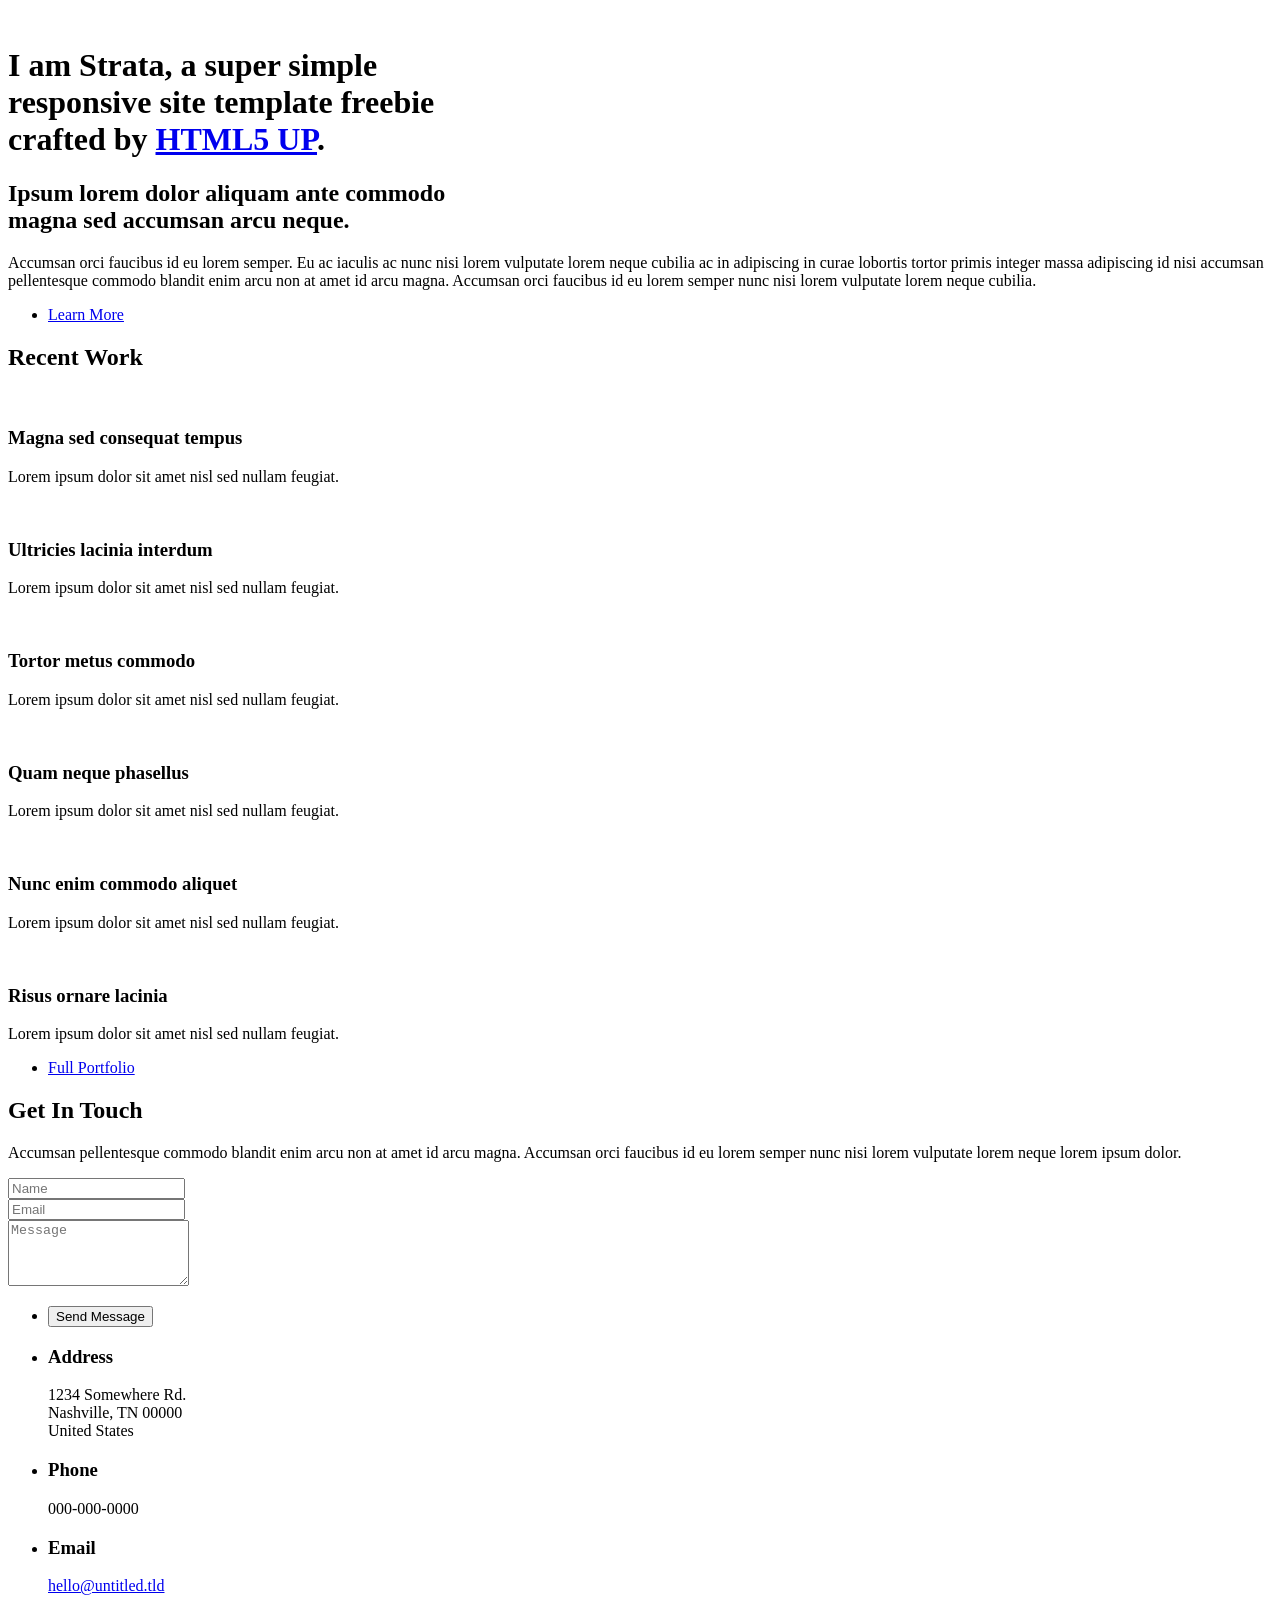
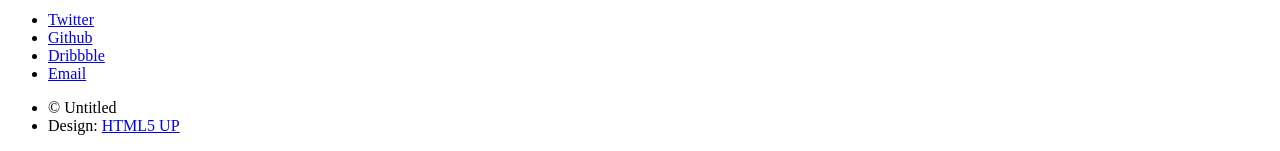
==== index.html @ d1126576 "Add files via upload" ====
<!DOCTYPE HTML>
<!--
	Strata by HTML5 UP
	html5up.net | @ajlkn
	Free for personal and commercial use under the CCA 3.0 license (html5up.net/license)
-->
<html>
	<head>
		<title>Strata by HTML5 UP</title>
		<meta charset="utf-8" />
		<meta name="viewport" content="width=device-width, initial-scale=1, user-scalable=no" />
		<link rel="stylesheet" href="assets/css/main.css" />
	</head>
	<body class="is-preload">

		<!-- Header -->
			<header id="header">
				<div class="inner">
					<a href="#" class="image avatar"><img src="images/avatar.jpg" alt="" /></a>
					<h1><strong>I am Strata</strong>, a super simple<br />
					responsive site template freebie<br />
					crafted by <a href="http://html5up.net">HTML5 UP</a>.</h1>
				</div>
			</header>

		<!-- Main -->
			<div id="main">

				<!-- One -->
					<section id="one">
						<header class="major">
							<h2>Ipsum lorem dolor aliquam ante commodo<br />
							magna sed accumsan arcu neque.</h2>
						</header>
						<p>Accumsan orci faucibus id eu lorem semper. Eu ac iaculis ac nunc nisi lorem vulputate lorem neque cubilia ac in adipiscing in curae lobortis tortor primis integer massa adipiscing id nisi accumsan pellentesque commodo blandit enim arcu non at amet id arcu magna. Accumsan orci faucibus id eu lorem semper nunc nisi lorem vulputate lorem neque cubilia.</p>
						<ul class="actions">
							<li><a href="#" class="button">Learn More</a></li>
						</ul>
					</section>

				<!-- Two -->
					<section id="two">
						<h2>Recent Work</h2>
						<div class="row">
							<article class="col-6 col-12-xsmall work-item">
								<a href="images/fulls/01.jpg" class="image fit thumb"><img src="images/thumbs/01.jpg" alt="" /></a>
								<h3>Magna sed consequat tempus</h3>
								<p>Lorem ipsum dolor sit amet nisl sed nullam feugiat.</p>
							</article>
							<article class="col-6 col-12-xsmall work-item">
								<a href="images/fulls/02.jpg" class="image fit thumb"><img src="images/thumbs/02.jpg" alt="" /></a>
								<h3>Ultricies lacinia interdum</h3>
								<p>Lorem ipsum dolor sit amet nisl sed nullam feugiat.</p>
							</article>
							<article class="col-6 col-12-xsmall work-item">
								<a href="images/fulls/03.jpg" class="image fit thumb"><img src="images/thumbs/03.jpg" alt="" /></a>
								<h3>Tortor metus commodo</h3>
								<p>Lorem ipsum dolor sit amet nisl sed nullam feugiat.</p>
							</article>
							<article class="col-6 col-12-xsmall work-item">
								<a href="images/fulls/04.jpg" class="image fit thumb"><img src="images/thumbs/04.jpg" alt="" /></a>
								<h3>Quam neque phasellus</h3>
								<p>Lorem ipsum dolor sit amet nisl sed nullam feugiat.</p>
							</article>
							<article class="col-6 col-12-xsmall work-item">
								<a href="images/fulls/05.jpg" class="image fit thumb"><img src="images/thumbs/05.jpg" alt="" /></a>
								<h3>Nunc enim commodo aliquet</h3>
								<p>Lorem ipsum dolor sit amet nisl sed nullam feugiat.</p>
							</article>
							<article class="col-6 col-12-xsmall work-item">
								<a href="images/fulls/06.jpg" class="image fit thumb"><img src="images/thumbs/06.jpg" alt="" /></a>
								<h3>Risus ornare lacinia</h3>
								<p>Lorem ipsum dolor sit amet nisl sed nullam feugiat.</p>
							</article>
						</div>
						<ul class="actions">
							<li><a href="#" class="button">Full Portfolio</a></li>
						</ul>
					</section>

				<!-- Three -->
					<section id="three">
						<h2>Get In Touch</h2>
						<p>Accumsan pellentesque commodo blandit enim arcu non at amet id arcu magna. Accumsan orci faucibus id eu lorem semper nunc nisi lorem vulputate lorem neque lorem ipsum dolor.</p>
						<div class="row">
							<div class="col-8 col-12-small">
								<form method="post" action="#">
									<div class="row gtr-uniform gtr-50">
										<div class="col-6 col-12-xsmall"><input type="text" name="name" id="name" placeholder="Name" /></div>
										<div class="col-6 col-12-xsmall"><input type="email" name="email" id="email" placeholder="Email" /></div>
										<div class="col-12"><textarea name="message" id="message" placeholder="Message" rows="4"></textarea></div>
									</div>
								</form>
								<ul class="actions">
									<li><input type="submit" value="Send Message" /></li>
								</ul>
							</div>
							<div class="col-4 col-12-small">
								<ul class="labeled-icons">
									<li>
										<h3 class="icon solid fa-home"><span class="label">Address</span></h3>
										1234 Somewhere Rd.<br />
										Nashville, TN 00000<br />
										United States
									</li>
									<li>
										<h3 class="icon solid fa-mobile-alt"><span class="label">Phone</span></h3>
										000-000-0000
									</li>
									<li>
										<h3 class="icon solid fa-envelope"><span class="label">Email</span></h3>
										<a href="#">hello@untitled.tld</a>
									</li>
								</ul>
							</div>
						</div>
					</section>

				<!-- Four -->
				<!--
					<section id="four">
						<h2>Elements</h2>

						<section>
							<h4>Text</h4>
							<p>This is <b>bold</b> and this is <strong>strong</strong>. This is <i>italic</i> and this is <em>emphasized</em>.
							This is <sup>superscript</sup> text and this is <sub>subscript</sub> text.
							This is <u>underlined</u> and this is code: <code>for (;;) { ... }</code>. Finally, <a href="#">this is a link</a>.</p>
							<hr />
							<header>
								<h4>Heading with a Subtitle</h4>
								<p>Lorem ipsum dolor sit amet nullam id egestas urna aliquam</p>
							</header>
							<p>Nunc lacinia ante nunc ac lobortis. Interdum adipiscing gravida odio porttitor sem non mi integer non faucibus ornare mi ut ante amet placerat aliquet. Volutpat eu sed ante lacinia sapien lorem accumsan varius montes viverra nibh in adipiscing blandit tempus accumsan.</p>
							<header>
								<h5>Heading with a Subtitle</h5>
								<p>Lorem ipsum dolor sit amet nullam id egestas urna aliquam</p>
							</header>
							<p>Nunc lacinia ante nunc ac lobortis. Interdum adipiscing gravida odio porttitor sem non mi integer non faucibus ornare mi ut ante amet placerat aliquet. Volutpat eu sed ante lacinia sapien lorem accumsan varius montes viverra nibh in adipiscing blandit tempus accumsan.</p>
							<hr />
							<h2>Heading Level 2</h2>
							<h3>Heading Level 3</h3>
							<h4>Heading Level 4</h4>
							<h5>Heading Level 5</h5>
							<h6>Heading Level 6</h6>
							<hr />
							<h5>Blockquote</h5>
							<blockquote>Fringilla nisl. Donec accumsan interdum nisi, quis tincidunt felis sagittis eget tempus euismod. Vestibulum ante ipsum primis in faucibus vestibulum. Blandit adipiscing eu felis iaculis volutpat ac adipiscing accumsan faucibus. Vestibulum ante ipsum primis in faucibus lorem ipsum dolor sit amet nullam adipiscing eu felis.</blockquote>
							<h5>Preformatted</h5>
							<pre><code>i = 0;

while (!deck.isInOrder()) {
print 'Iteration ' + i;
deck.shuffle();
i++;
}

print 'It took ' + i + ' iterations to sort the deck.';</code></pre>
						</section>

						<section>
							<h4>Lists</h4>
							<div class="row">
								<div class="col-6 col-12-xsmall">
									<h5>Unordered</h5>
									<ul>
										<li>Dolor pulvinar etiam magna etiam.</li>
										<li>Sagittis adipiscing lorem eleifend.</li>
										<li>Felis enim feugiat dolore viverra.</li>
									</ul>
									<h5>Alternate</h5>
									<ul class="alt">
										<li>Dolor pulvinar etiam magna etiam.</li>
										<li>Sagittis adipiscing lorem eleifend.</li>
										<li>Felis enim feugiat dolore viverra.</li>
									</ul>
								</div>
								<div class="col-6 col-12-xsmall">
									<h5>Ordered</h5>
									<ol>
										<li>Dolor pulvinar etiam magna etiam.</li>
										<li>Etiam vel felis at lorem sed viverra.</li>
										<li>Felis enim feugiat dolore viverra.</li>
										<li>Dolor pulvinar etiam magna etiam.</li>
										<li>Etiam vel felis at lorem sed viverra.</li>
										<li>Felis enim feugiat dolore viverra.</li>
									</ol>
									<h5>Icons</h5>
									<ul class="icons">
										<li><a href="#" class="icon brands fa-twitter"><span class="label">Twitter</span></a></li>
										<li><a href="#" class="icon brands fa-facebook-f"><span class="label">Facebook</span></a></li>
										<li><a href="#" class="icon brands fa-instagram"><span class="label">Instagram</span></a></li>
										<li><a href="#" class="icon brands fa-github"><span class="label">Github</span></a></li>
										<li><a href="#" class="icon brands fa-dribbble"><span class="label">Dribbble</span></a></li>
										<li><a href="#" class="icon brands fa-tumblr"><span class="label">Tumblr</span></a></li>
									</ul>
								</div>
							</div>
							<h5>Actions</h5>
							<ul class="actions">
								<li><a href="#" class="button primary">Default</a></li>
								<li><a href="#" class="button">Default</a></li>
							</ul>
							<ul class="actions small">
								<li><a href="#" class="button primary small">Small</a></li>
								<li><a href="#" class="button small">Small</a></li>
							</ul>
							<div class="row">
								<div class="col-6 col-12-small">
									<ul class="actions stacked">
										<li><a href="#" class="button primary">Default</a></li>
										<li><a href="#" class="button">Default</a></li>
									</ul>
								</div>
								<div class="col-6 col-12-small">
									<ul class="actions stacked">
										<li><a href="#" class="button primary small">Small</a></li>
										<li><a href="#" class="button small">Small</a></li>
									</ul>
								</div>
								<div class="col-6 col-12-small">
									<ul class="actions stacked">
										<li><a href="#" class="button primary fit">Default</a></li>
										<li><a href="#" class="button fit">Default</a></li>
									</ul>
								</div>
								<div class="col-6 col-12-small">
									<ul class="actions stacked">
										<li><a href="#" class="button primary small fit">Small</a></li>
										<li><a href="#" class="button small fit">Small</a></li>
									</ul>
								</div>
							</div>
						</section>

						<section>
							<h4>Table</h4>
							<h5>Default</h5>
							<div class="table-wrapper">
								<table>
									<thead>
										<tr>
											<th>Name</th>
											<th>Description</th>
											<th>Price</th>
										</tr>
									</thead>
									<tbody>
										<tr>
											<td>Item One</td>
											<td>Ante turpis integer aliquet porttitor.</td>
											<td>29.99</td>
										</tr>
										<tr>
											<td>Item Two</td>
											<td>Vis ac commodo adipiscing arcu aliquet.</td>
											<td>19.99</td>
										</tr>
										<tr>
											<td>Item Three</td>
											<td> Morbi faucibus arcu accumsan lorem.</td>
											<td>29.99</td>
										</tr>
										<tr>
											<td>Item Four</td>
											<td>Vitae integer tempus condimentum.</td>
											<td>19.99</td>
										</tr>
										<tr>
											<td>Item Five</td>
											<td>Ante turpis integer aliquet porttitor.</td>
											<td>29.99</td>
										</tr>
									</tbody>
									<tfoot>
										<tr>
											<td colspan="2"></td>
											<td>100.00</td>
										</tr>
									</tfoot>
								</table>
							</div>

							<h5>Alternate</h5>
							<div class="table-wrapper">
								<table class="alt">
									<thead>
										<tr>
											<th>Name</th>
											<th>Description</th>
											<th>Price</th>
										</tr>
									</thead>
									<tbody>
										<tr>
											<td>Item One</td>
											<td>Ante turpis integer aliquet porttitor.</td>
											<td>29.99</td>
										</tr>
										<tr>
											<td>Item Two</td>
											<td>Vis ac commodo adipiscing arcu aliquet.</td>
											<td>19.99</td>
										</tr>
										<tr>
											<td>Item Three</td>
											<td> Morbi faucibus arcu accumsan lorem.</td>
											<td>29.99</td>
										</tr>
										<tr>
											<td>Item Four</td>
											<td>Vitae integer tempus condimentum.</td>
											<td>19.99</td>
										</tr>
										<tr>
											<td>Item Five</td>
											<td>Ante turpis integer aliquet porttitor.</td>
											<td>29.99</td>
										</tr>
									</tbody>
									<tfoot>
										<tr>
											<td colspan="2"></td>
											<td>100.00</td>
										</tr>
									</tfoot>
								</table>
							</div>
						</section>

						<section>
							<h4>Buttons</h4>
							<ul class="actions">
								<li><a href="#" class="button primary">Primary</a></li>
								<li><a href="#" class="button">Default</a></li>
							</ul>
							<ul class="actions">
								<li><a href="#" class="button large">Large</a></li>
								<li><a href="#" class="button">Default</a></li>
								<li><a href="#" class="button small">Small</a></li>
							</ul>
							<ul class="actions fit">
								<li><a href="#" class="button primary fit">Fit</a></li>
								<li><a href="#" class="button fit">Fit</a></li>
							</ul>
							<ul class="actions fit small">
								<li><a href="#" class="button primary fit small">Fit + Small</a></li>
								<li><a href="#" class="button fit small">Fit + Small</a></li>
							</ul>
							<ul class="actions">
								<li><a href="#" class="button primary icon solid fa-download">Icon</a></li>
								<li><a href="#" class="button icon solid fa-download">Icon</a></li>
							</ul>
							<ul class="actions">
								<li><span class="button primary disabled">Primary</span></li>
								<li><span class="button disabled">Default</span></li>
							</ul>
						</section>

						<section>
							<h4>Form</h4>
							<form method="post" action="#">
								<div class="row gtr-uniform gtr-50">
									<div class="col-6 col-12-xsmall">
										<input type="text" name="demo-name" id="demo-name" value="" placeholder="Name" />
									</div>
									<div class="col-6 col-12-xsmall">
										<input type="email" name="demo-email" id="demo-email" value="" placeholder="Email" />
									</div>
									<div class="col-12">
										<select name="demo-category" id="demo-category">
											<option value="">- Category -</option>
											<option value="1">Manufacturing</option>
											<option value="1">Shipping</option>
											<option value="1">Administration</option>
											<option value="1">Human Resources</option>
										</select>
									</div>
									<div class="col-4 col-12-small">
										<input type="radio" id="demo-priority-low" name="demo-priority" checked>
										<label for="demo-priority-low">Low Priority</label>
									</div>
									<div class="col-4 col-12-small">
										<input type="radio" id="demo-priority-normal" name="demo-priority">
										<label for="demo-priority-normal">Normal Priority</label>
									</div>
									<div class="col-4 col-12-small">
										<input type="radio" id="demo-priority-high" name="demo-priority">
										<label for="demo-priority-high">High Priority</label>
									</div>
									<div class="col-6 col-12-small">
										<input type="checkbox" id="demo-copy" name="demo-copy">
										<label for="demo-copy">Email me a copy of this message</label>
									</div>
									<div class="col-6 col-12-small">
										<input type="checkbox" id="demo-human" name="demo-human" checked>
										<label for="demo-human">I am a human and not a robot</label>
									</div>
									<div class="col-12">
										<textarea name="demo-message" id="demo-message" placeholder="Enter your message" rows="6"></textarea>
									</div>
									<div class="col-12">
										<ul class="actions">
											<li><input type="submit" value="Send Message" class="primary" /></li>
											<li><input type="reset" value="Reset" /></li>
										</ul>
									</div>
								</div>
							</form>
						</section>

						<section>
							<h4>Image</h4>
							<h5>Fit</h5>
							<div class="box alt">
								<div class="row gtr-50 gtr-uniform">
									<div class="col-12"><span class="image fit"><img src="images/fulls/05.jpg" alt="" /></span></div>
									<div class="col-4"><span class="image fit"><img src="images/thumbs/01.jpg" alt="" /></span></div>
									<div class="col-4"><span class="image fit"><img src="images/thumbs/02.jpg" alt="" /></span></div>
									<div class="col-4"><span class="image fit"><img src="images/thumbs/03.jpg" alt="" /></span></div>
									<div class="col-4"><span class="image fit"><img src="images/thumbs/04.jpg" alt="" /></span></div>
									<div class="col-4"><span class="image fit"><img src="images/thumbs/05.jpg" alt="" /></span></div>
									<div class="col-4"><span class="image fit"><img src="images/thumbs/06.jpg" alt="" /></span></div>
									<div class="col-4"><span class="image fit"><img src="images/thumbs/03.jpg" alt="" /></span></div>
									<div class="col-4"><span class="image fit"><img src="images/thumbs/02.jpg" alt="" /></span></div>
									<div class="col-4"><span class="image fit"><img src="images/thumbs/01.jpg" alt="" /></span></div>
								</div>
							</div>
							<h5>Left &amp; Right</h5>
							<p><span class="image left"><img src="images/avatar.jpg" alt="" /></span>Fringilla nisl. Donec accumsan interdum nisi, quis tincidunt felis sagittis eget. tempus euismod. Vestibulum ante ipsum primis in faucibus vestibulum. Blandit adipiscing eu felis iaculis volutpat ac adipiscing accumsan eu faucibus. Integer ac pellentesque praesent tincidunt felis sagittis eget. tempus euismod. Vestibulum ante ipsum primis in faucibus vestibulum. Blandit adipiscing eu felis iaculis volutpat ac adipiscing accumsan eu faucibus. Integer ac pellentesque praesent. Donec accumsan interdum nisi, quis tincidunt felis sagittis eget. tempus euismod. Vestibulum ante ipsum primis in faucibus vestibulum. Blandit adipiscing eu felis iaculis volutpat ac adipiscing accumsan eu faucibus. Integer ac pellentesque praesent tincidunt felis sagittis eget. tempus euismod. Vestibulum ante ipsum primis in faucibus vestibulum. Blandit adipiscing eu felis iaculis volutpat ac adipiscing accumsan eu faucibus. Integer ac pellentesque praesent.</p>
							<p><span class="image right"><img src="images/avatar.jpg" alt="" /></span>Fringilla nisl. Donec accumsan interdum nisi, quis tincidunt felis sagittis eget. tempus euismod. Vestibulum ante ipsum primis in faucibus vestibulum. Blandit adipiscing eu felis iaculis volutpat ac adipiscing accumsan eu faucibus. Integer ac pellentesque praesent tincidunt felis sagittis eget. tempus euismod. Vestibulum ante ipsum primis in faucibus vestibulum. Blandit adipiscing eu felis iaculis volutpat ac adipiscing accumsan eu faucibus. Integer ac pellentesque praesent. Donec accumsan interdum nisi, quis tincidunt felis sagittis eget. tempus euismod. Vestibulum ante ipsum primis in faucibus vestibulum. Blandit adipiscing eu felis iaculis volutpat ac adipiscing accumsan eu faucibus. Integer ac pellentesque praesent tincidunt felis sagittis eget. tempus euismod. Vestibulum ante ipsum primis in faucibus vestibulum. Blandit adipiscing eu felis iaculis volutpat ac adipiscing accumsan eu faucibus. Integer ac pellentesque praesent.</p>
						</section>

					</section>
				-->

			</div>

		<!-- Footer -->
			<footer id="footer">
				<div class="inner">
					<ul class="icons">
						<li><a href="#" class="icon brands fa-twitter"><span class="label">Twitter</span></a></li>
						<li><a href="#" class="icon brands fa-github"><span class="label">Github</span></a></li>
						<li><a href="#" class="icon brands fa-dribbble"><span class="label">Dribbble</span></a></li>
						<li><a href="#" class="icon solid fa-envelope"><span class="label">Email</span></a></li>
					</ul>
					<ul class="copyright">
						<li>&copy; Untitled</li><li>Design: <a href="http://html5up.net">HTML5 UP</a></li>
					</ul>
				</div>
			</footer>

		<!-- Scripts -->
			<script src="assets/js/jquery.min.js"></script>
			<script src="assets/js/jquery.poptrox.min.js"></script>
			<script src="assets/js/browser.min.js"></script>
			<script src="assets/js/breakpoints.min.js"></script>
			<script src="assets/js/util.js"></script>
			<script src="assets/js/main.js"></script>

	</body>
</html>
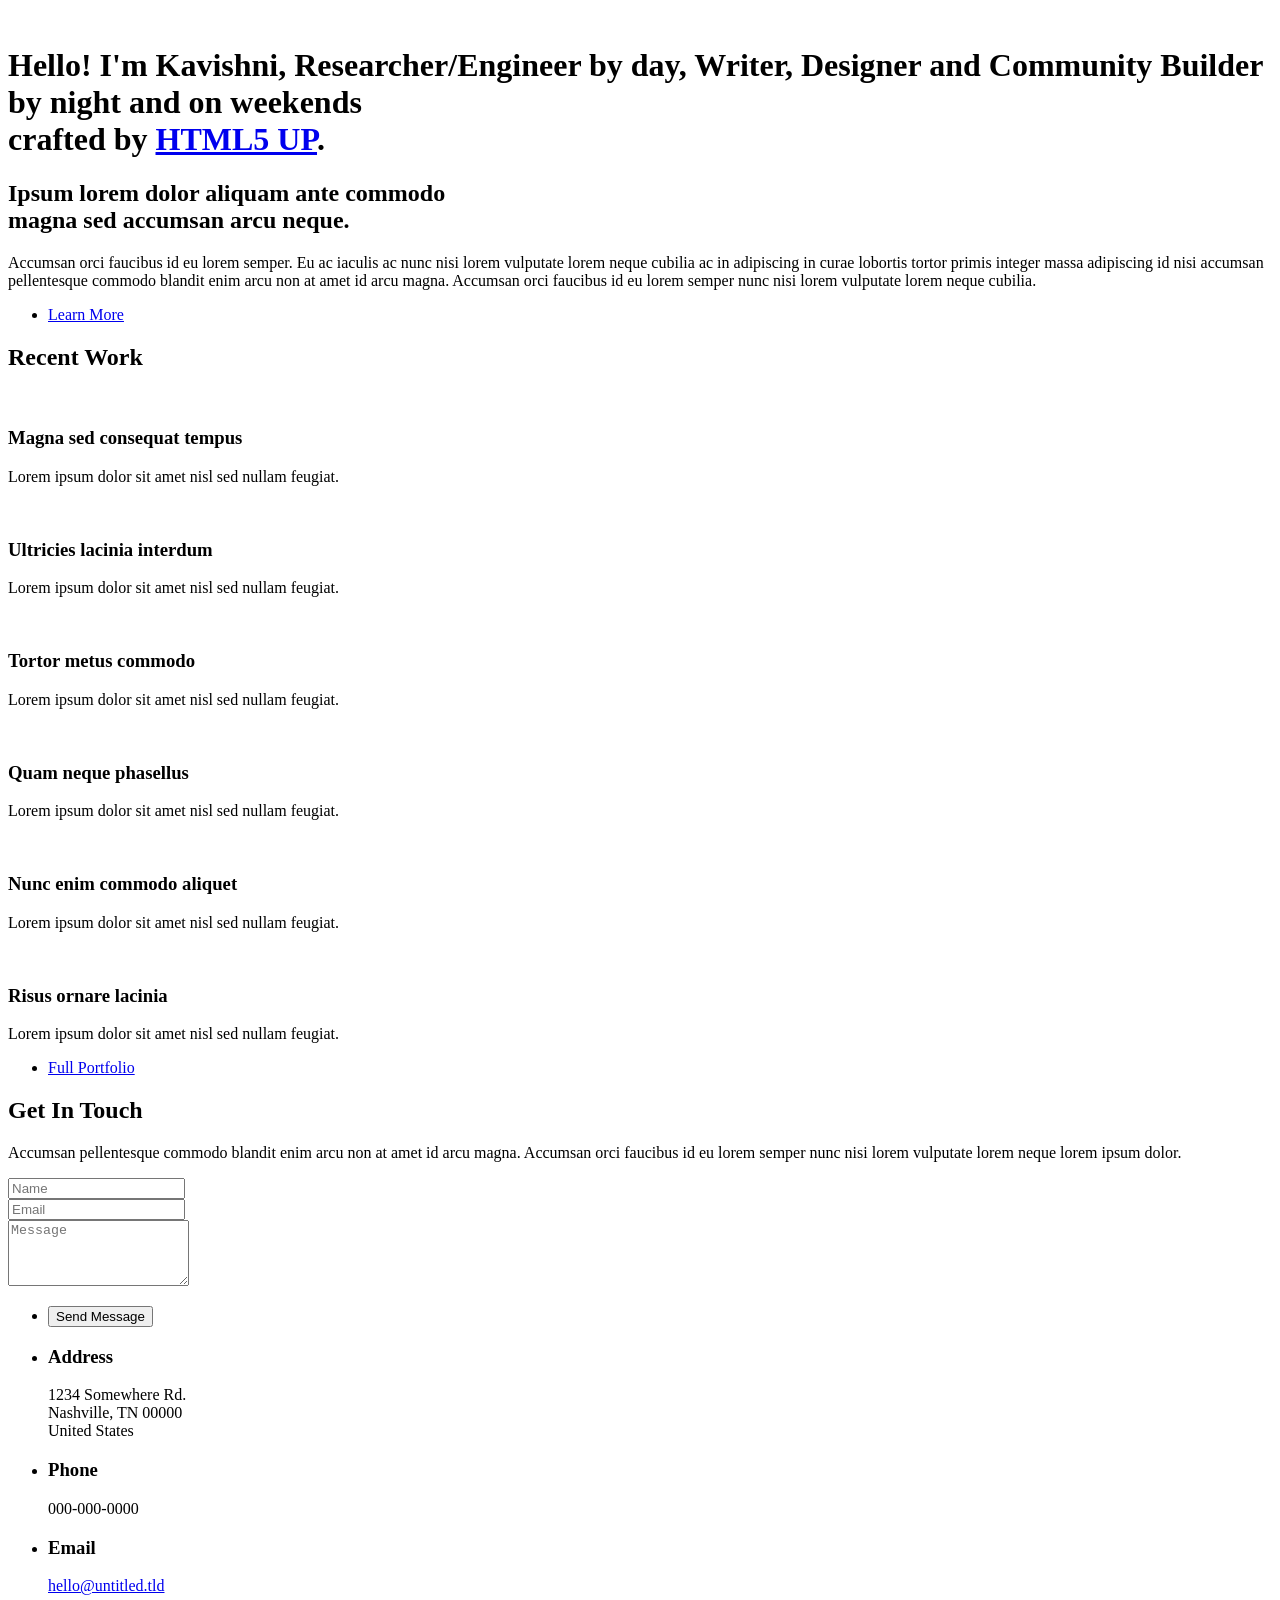
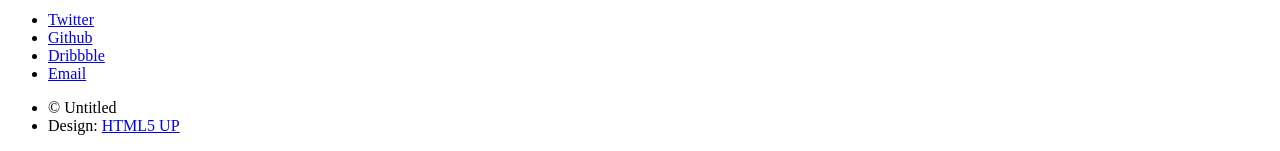
==== commit 442774a4: "Update index.html" ====
--- a/index.html
+++ b/index.html
@@ -1,12 +1,10 @@
 <!DOCTYPE HTML>
 <!--
 	Strata by HTML5 UP
-	html5up.net | @ajlkn
-	Free for personal and commercial use under the CCA 3.0 license (html5up.net/license)
 -->
 <html>
 	<head>
-		<title>Strata by HTML5 UP</title>
+		<title>Kavishni Nanayakkara</title>
 		<meta charset="utf-8" />
 		<meta name="viewport" content="width=device-width, initial-scale=1, user-scalable=no" />
 		<link rel="stylesheet" href="assets/css/main.css" />
@@ -17,8 +15,8 @@
 			<header id="header">
 				<div class="inner">
 					<a href="#" class="image avatar"><img src="images/avatar.jpg" alt="" /></a>
-					<h1><strong>I am Strata</strong>, a super simple<br />
-					responsive site template freebie<br />
+					<h1><strong>Hello! I'm Kavishni</strong>, Researcher/Engineer by day, Writer, Designer and Community Builder<br />
+					by night and on weekends<br />
 					crafted by <a href="http://html5up.net">HTML5 UP</a>.</h1>
 				</div>
 			</header>
@@ -460,4 +458,5 @@
 			<script src="assets/js/main.js"></script>
 
 	</body>
-</html>+
+</html>
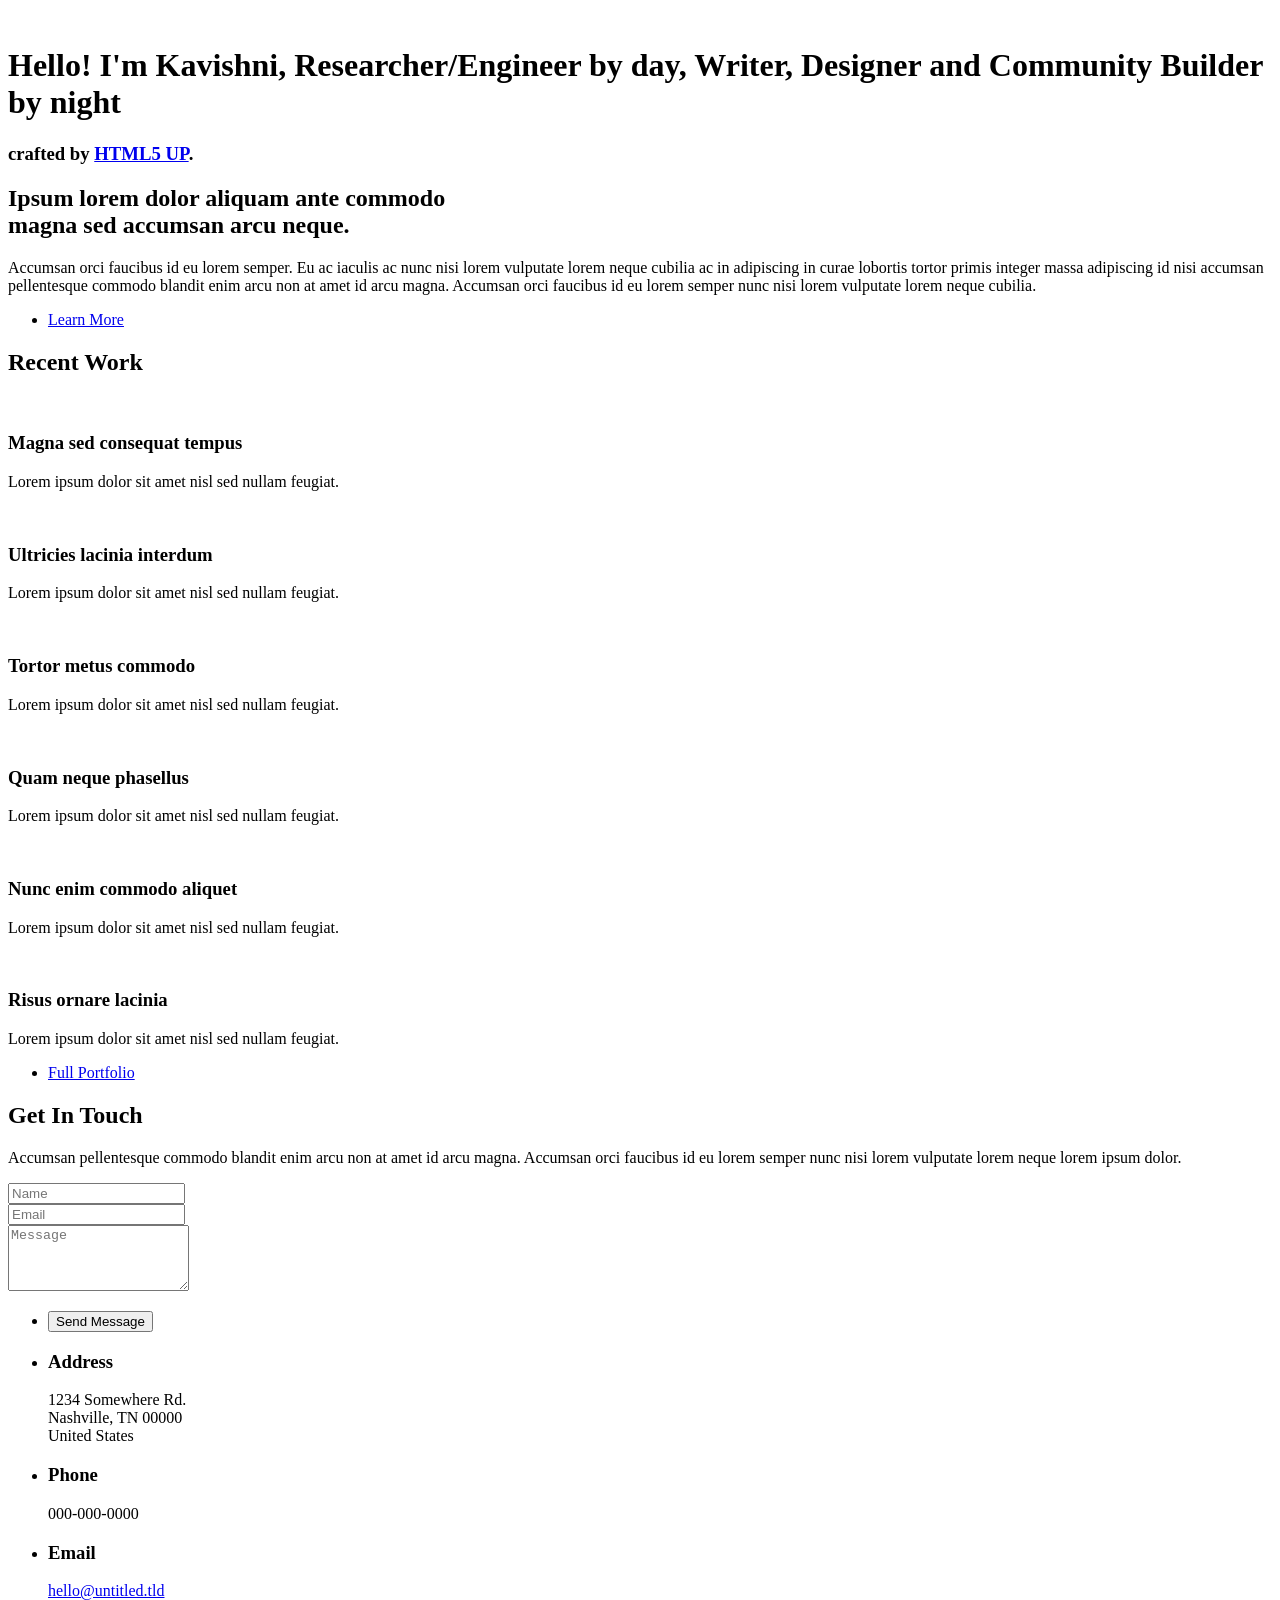
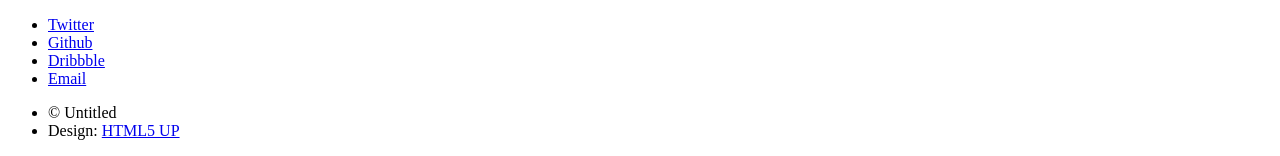
==== commit 08d3b52a: "Update index.html" ====
--- a/index.html
+++ b/index.html
@@ -15,9 +15,9 @@
 			<header id="header">
 				<div class="inner">
 					<a href="#" class="image avatar"><img src="images/avatar.jpg" alt="" /></a>
-					<h1><strong>Hello! I'm Kavishni</strong>, Researcher/Engineer by day, Writer, Designer and Community Builder<br />
-					by night and on weekends<br />
-					crafted by <a href="http://html5up.net">HTML5 UP</a>.</h1>
+					<h1><strong>Hello! I'm Kavishni</strong>, Researcher/Engineer by day, Writer, Designer and Community Builder
+					by night</h1>
+					<h3> crafted by <a href="http://html5up.net">HTML5 UP</a>.</h3>
 				</div>
 			</header>
 
@@ -460,3 +460,4 @@
 	</body>
 
 </html>
+
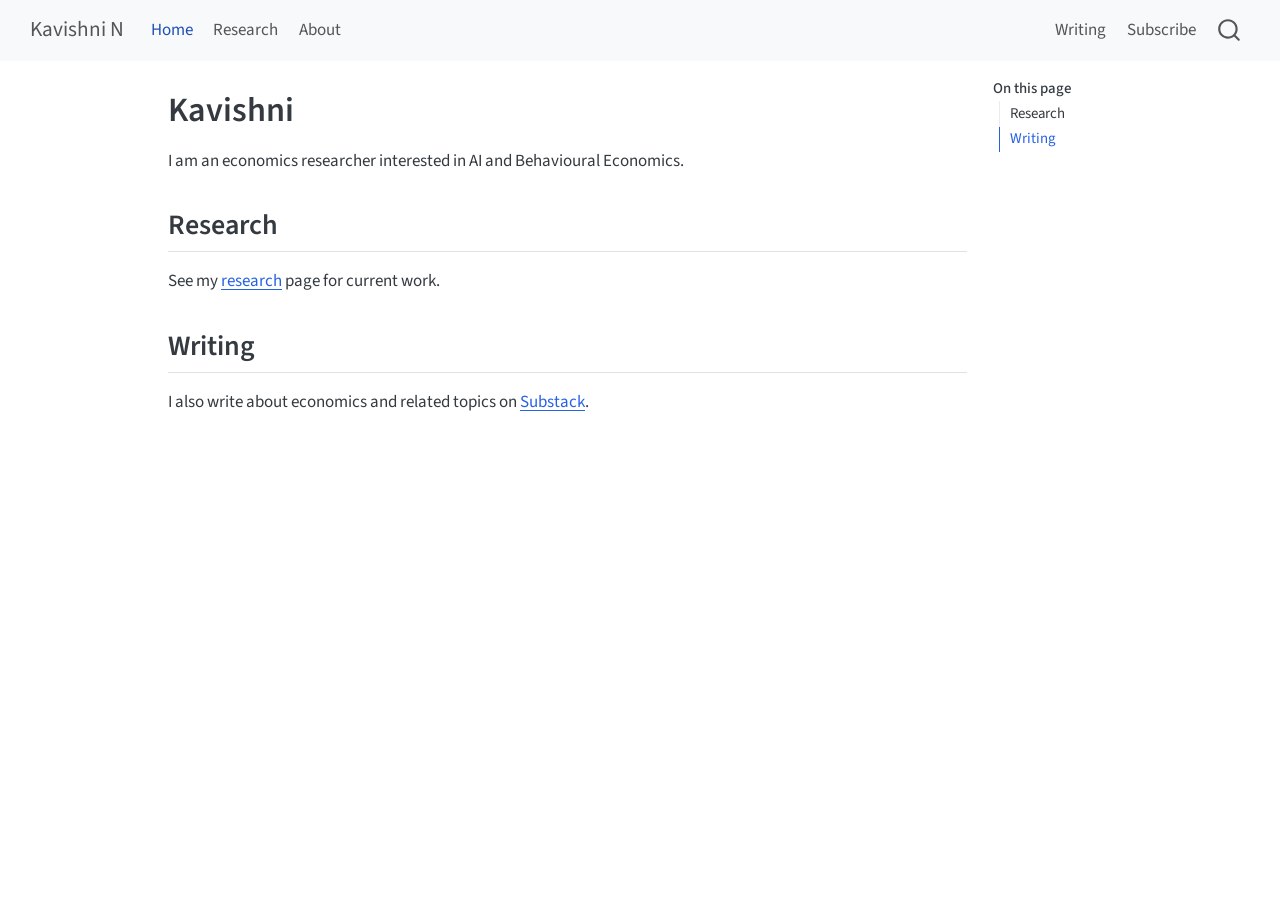
==== commit 3c6c4ea5: "Built site for gh-pages" ====
--- a/index.html
+++ b/index.html
@@ -1,463 +1,581 @@
-<!DOCTYPE HTML>
-<!--
-	Strata by HTML5 UP
--->
-<html>
-	<head>
-		<title>Kavishni Nanayakkara</title>
-		<meta charset="utf-8" />
-		<meta name="viewport" content="width=device-width, initial-scale=1, user-scalable=no" />
-		<link rel="stylesheet" href="assets/css/main.css" />
-	</head>
-	<body class="is-preload">
-
-		<!-- Header -->
-			<header id="header">
-				<div class="inner">
-					<a href="#" class="image avatar"><img src="images/avatar.jpg" alt="" /></a>
-					<h1><strong>Hello! I'm Kavishni</strong>, Researcher/Engineer by day, Writer, Designer and Community Builder
-					by night</h1>
-					<h3> crafted by <a href="http://html5up.net">HTML5 UP</a>.</h3>
-				</div>
-			</header>
-
-		<!-- Main -->
-			<div id="main">
-
-				<!-- One -->
-					<section id="one">
-						<header class="major">
-							<h2>Ipsum lorem dolor aliquam ante commodo<br />
-							magna sed accumsan arcu neque.</h2>
-						</header>
-						<p>Accumsan orci faucibus id eu lorem semper. Eu ac iaculis ac nunc nisi lorem vulputate lorem neque cubilia ac in adipiscing in curae lobortis tortor primis integer massa adipiscing id nisi accumsan pellentesque commodo blandit enim arcu non at amet id arcu magna. Accumsan orci faucibus id eu lorem semper nunc nisi lorem vulputate lorem neque cubilia.</p>
-						<ul class="actions">
-							<li><a href="#" class="button">Learn More</a></li>
-						</ul>
-					</section>
-
-				<!-- Two -->
-					<section id="two">
-						<h2>Recent Work</h2>
-						<div class="row">
-							<article class="col-6 col-12-xsmall work-item">
-								<a href="images/fulls/01.jpg" class="image fit thumb"><img src="images/thumbs/01.jpg" alt="" /></a>
-								<h3>Magna sed consequat tempus</h3>
-								<p>Lorem ipsum dolor sit amet nisl sed nullam feugiat.</p>
-							</article>
-							<article class="col-6 col-12-xsmall work-item">
-								<a href="images/fulls/02.jpg" class="image fit thumb"><img src="images/thumbs/02.jpg" alt="" /></a>
-								<h3>Ultricies lacinia interdum</h3>
-								<p>Lorem ipsum dolor sit amet nisl sed nullam feugiat.</p>
-							</article>
-							<article class="col-6 col-12-xsmall work-item">
-								<a href="images/fulls/03.jpg" class="image fit thumb"><img src="images/thumbs/03.jpg" alt="" /></a>
-								<h3>Tortor metus commodo</h3>
-								<p>Lorem ipsum dolor sit amet nisl sed nullam feugiat.</p>
-							</article>
-							<article class="col-6 col-12-xsmall work-item">
-								<a href="images/fulls/04.jpg" class="image fit thumb"><img src="images/thumbs/04.jpg" alt="" /></a>
-								<h3>Quam neque phasellus</h3>
-								<p>Lorem ipsum dolor sit amet nisl sed nullam feugiat.</p>
-							</article>
-							<article class="col-6 col-12-xsmall work-item">
-								<a href="images/fulls/05.jpg" class="image fit thumb"><img src="images/thumbs/05.jpg" alt="" /></a>
-								<h3>Nunc enim commodo aliquet</h3>
-								<p>Lorem ipsum dolor sit amet nisl sed nullam feugiat.</p>
-							</article>
-							<article class="col-6 col-12-xsmall work-item">
-								<a href="images/fulls/06.jpg" class="image fit thumb"><img src="images/thumbs/06.jpg" alt="" /></a>
-								<h3>Risus ornare lacinia</h3>
-								<p>Lorem ipsum dolor sit amet nisl sed nullam feugiat.</p>
-							</article>
-						</div>
-						<ul class="actions">
-							<li><a href="#" class="button">Full Portfolio</a></li>
-						</ul>
-					</section>
-
-				<!-- Three -->
-					<section id="three">
-						<h2>Get In Touch</h2>
-						<p>Accumsan pellentesque commodo blandit enim arcu non at amet id arcu magna. Accumsan orci faucibus id eu lorem semper nunc nisi lorem vulputate lorem neque lorem ipsum dolor.</p>
-						<div class="row">
-							<div class="col-8 col-12-small">
-								<form method="post" action="#">
-									<div class="row gtr-uniform gtr-50">
-										<div class="col-6 col-12-xsmall"><input type="text" name="name" id="name" placeholder="Name" /></div>
-										<div class="col-6 col-12-xsmall"><input type="email" name="email" id="email" placeholder="Email" /></div>
-										<div class="col-12"><textarea name="message" id="message" placeholder="Message" rows="4"></textarea></div>
-									</div>
-								</form>
-								<ul class="actions">
-									<li><input type="submit" value="Send Message" /></li>
-								</ul>
-							</div>
-							<div class="col-4 col-12-small">
-								<ul class="labeled-icons">
-									<li>
-										<h3 class="icon solid fa-home"><span class="label">Address</span></h3>
-										1234 Somewhere Rd.<br />
-										Nashville, TN 00000<br />
-										United States
-									</li>
-									<li>
-										<h3 class="icon solid fa-mobile-alt"><span class="label">Phone</span></h3>
-										000-000-0000
-									</li>
-									<li>
-										<h3 class="icon solid fa-envelope"><span class="label">Email</span></h3>
-										<a href="#">hello@untitled.tld</a>
-									</li>
-								</ul>
-							</div>
-						</div>
-					</section>
-
-				<!-- Four -->
-				<!--
-					<section id="four">
-						<h2>Elements</h2>
-
-						<section>
-							<h4>Text</h4>
-							<p>This is <b>bold</b> and this is <strong>strong</strong>. This is <i>italic</i> and this is <em>emphasized</em>.
-							This is <sup>superscript</sup> text and this is <sub>subscript</sub> text.
-							This is <u>underlined</u> and this is code: <code>for (;;) { ... }</code>. Finally, <a href="#">this is a link</a>.</p>
-							<hr />
-							<header>
-								<h4>Heading with a Subtitle</h4>
-								<p>Lorem ipsum dolor sit amet nullam id egestas urna aliquam</p>
-							</header>
-							<p>Nunc lacinia ante nunc ac lobortis. Interdum adipiscing gravida odio porttitor sem non mi integer non faucibus ornare mi ut ante amet placerat aliquet. Volutpat eu sed ante lacinia sapien lorem accumsan varius montes viverra nibh in adipiscing blandit tempus accumsan.</p>
-							<header>
-								<h5>Heading with a Subtitle</h5>
-								<p>Lorem ipsum dolor sit amet nullam id egestas urna aliquam</p>
-							</header>
-							<p>Nunc lacinia ante nunc ac lobortis. Interdum adipiscing gravida odio porttitor sem non mi integer non faucibus ornare mi ut ante amet placerat aliquet. Volutpat eu sed ante lacinia sapien lorem accumsan varius montes viverra nibh in adipiscing blandit tempus accumsan.</p>
-							<hr />
-							<h2>Heading Level 2</h2>
-							<h3>Heading Level 3</h3>
-							<h4>Heading Level 4</h4>
-							<h5>Heading Level 5</h5>
-							<h6>Heading Level 6</h6>
-							<hr />
-							<h5>Blockquote</h5>
-							<blockquote>Fringilla nisl. Donec accumsan interdum nisi, quis tincidunt felis sagittis eget tempus euismod. Vestibulum ante ipsum primis in faucibus vestibulum. Blandit adipiscing eu felis iaculis volutpat ac adipiscing accumsan faucibus. Vestibulum ante ipsum primis in faucibus lorem ipsum dolor sit amet nullam adipiscing eu felis.</blockquote>
-							<h5>Preformatted</h5>
-							<pre><code>i = 0;
-
-while (!deck.isInOrder()) {
-print 'Iteration ' + i;
-deck.shuffle();
-i++;
-}
-
-print 'It took ' + i + ' iterations to sort the deck.';</code></pre>
-						</section>
-
-						<section>
-							<h4>Lists</h4>
-							<div class="row">
-								<div class="col-6 col-12-xsmall">
-									<h5>Unordered</h5>
-									<ul>
-										<li>Dolor pulvinar etiam magna etiam.</li>
-										<li>Sagittis adipiscing lorem eleifend.</li>
-										<li>Felis enim feugiat dolore viverra.</li>
-									</ul>
-									<h5>Alternate</h5>
-									<ul class="alt">
-										<li>Dolor pulvinar etiam magna etiam.</li>
-										<li>Sagittis adipiscing lorem eleifend.</li>
-										<li>Felis enim feugiat dolore viverra.</li>
-									</ul>
-								</div>
-								<div class="col-6 col-12-xsmall">
-									<h5>Ordered</h5>
-									<ol>
-										<li>Dolor pulvinar etiam magna etiam.</li>
-										<li>Etiam vel felis at lorem sed viverra.</li>
-										<li>Felis enim feugiat dolore viverra.</li>
-										<li>Dolor pulvinar etiam magna etiam.</li>
-										<li>Etiam vel felis at lorem sed viverra.</li>
-										<li>Felis enim feugiat dolore viverra.</li>
-									</ol>
-									<h5>Icons</h5>
-									<ul class="icons">
-										<li><a href="#" class="icon brands fa-twitter"><span class="label">Twitter</span></a></li>
-										<li><a href="#" class="icon brands fa-facebook-f"><span class="label">Facebook</span></a></li>
-										<li><a href="#" class="icon brands fa-instagram"><span class="label">Instagram</span></a></li>
-										<li><a href="#" class="icon brands fa-github"><span class="label">Github</span></a></li>
-										<li><a href="#" class="icon brands fa-dribbble"><span class="label">Dribbble</span></a></li>
-										<li><a href="#" class="icon brands fa-tumblr"><span class="label">Tumblr</span></a></li>
-									</ul>
-								</div>
-							</div>
-							<h5>Actions</h5>
-							<ul class="actions">
-								<li><a href="#" class="button primary">Default</a></li>
-								<li><a href="#" class="button">Default</a></li>
-							</ul>
-							<ul class="actions small">
-								<li><a href="#" class="button primary small">Small</a></li>
-								<li><a href="#" class="button small">Small</a></li>
-							</ul>
-							<div class="row">
-								<div class="col-6 col-12-small">
-									<ul class="actions stacked">
-										<li><a href="#" class="button primary">Default</a></li>
-										<li><a href="#" class="button">Default</a></li>
-									</ul>
-								</div>
-								<div class="col-6 col-12-small">
-									<ul class="actions stacked">
-										<li><a href="#" class="button primary small">Small</a></li>
-										<li><a href="#" class="button small">Small</a></li>
-									</ul>
-								</div>
-								<div class="col-6 col-12-small">
-									<ul class="actions stacked">
-										<li><a href="#" class="button primary fit">Default</a></li>
-										<li><a href="#" class="button fit">Default</a></li>
-									</ul>
-								</div>
-								<div class="col-6 col-12-small">
-									<ul class="actions stacked">
-										<li><a href="#" class="button primary small fit">Small</a></li>
-										<li><a href="#" class="button small fit">Small</a></li>
-									</ul>
-								</div>
-							</div>
-						</section>
-
-						<section>
-							<h4>Table</h4>
-							<h5>Default</h5>
-							<div class="table-wrapper">
-								<table>
-									<thead>
-										<tr>
-											<th>Name</th>
-											<th>Description</th>
-											<th>Price</th>
-										</tr>
-									</thead>
-									<tbody>
-										<tr>
-											<td>Item One</td>
-											<td>Ante turpis integer aliquet porttitor.</td>
-											<td>29.99</td>
-										</tr>
-										<tr>
-											<td>Item Two</td>
-											<td>Vis ac commodo adipiscing arcu aliquet.</td>
-											<td>19.99</td>
-										</tr>
-										<tr>
-											<td>Item Three</td>
-											<td> Morbi faucibus arcu accumsan lorem.</td>
-											<td>29.99</td>
-										</tr>
-										<tr>
-											<td>Item Four</td>
-											<td>Vitae integer tempus condimentum.</td>
-											<td>19.99</td>
-										</tr>
-										<tr>
-											<td>Item Five</td>
-											<td>Ante turpis integer aliquet porttitor.</td>
-											<td>29.99</td>
-										</tr>
-									</tbody>
-									<tfoot>
-										<tr>
-											<td colspan="2"></td>
-											<td>100.00</td>
-										</tr>
-									</tfoot>
-								</table>
-							</div>
-
-							<h5>Alternate</h5>
-							<div class="table-wrapper">
-								<table class="alt">
-									<thead>
-										<tr>
-											<th>Name</th>
-											<th>Description</th>
-											<th>Price</th>
-										</tr>
-									</thead>
-									<tbody>
-										<tr>
-											<td>Item One</td>
-											<td>Ante turpis integer aliquet porttitor.</td>
-											<td>29.99</td>
-										</tr>
-										<tr>
-											<td>Item Two</td>
-											<td>Vis ac commodo adipiscing arcu aliquet.</td>
-											<td>19.99</td>
-										</tr>
-										<tr>
-											<td>Item Three</td>
-											<td> Morbi faucibus arcu accumsan lorem.</td>
-											<td>29.99</td>
-										</tr>
-										<tr>
-											<td>Item Four</td>
-											<td>Vitae integer tempus condimentum.</td>
-											<td>19.99</td>
-										</tr>
-										<tr>
-											<td>Item Five</td>
-											<td>Ante turpis integer aliquet porttitor.</td>
-											<td>29.99</td>
-										</tr>
-									</tbody>
-									<tfoot>
-										<tr>
-											<td colspan="2"></td>
-											<td>100.00</td>
-										</tr>
-									</tfoot>
-								</table>
-							</div>
-						</section>
-
-						<section>
-							<h4>Buttons</h4>
-							<ul class="actions">
-								<li><a href="#" class="button primary">Primary</a></li>
-								<li><a href="#" class="button">Default</a></li>
-							</ul>
-							<ul class="actions">
-								<li><a href="#" class="button large">Large</a></li>
-								<li><a href="#" class="button">Default</a></li>
-								<li><a href="#" class="button small">Small</a></li>
-							</ul>
-							<ul class="actions fit">
-								<li><a href="#" class="button primary fit">Fit</a></li>
-								<li><a href="#" class="button fit">Fit</a></li>
-							</ul>
-							<ul class="actions fit small">
-								<li><a href="#" class="button primary fit small">Fit + Small</a></li>
-								<li><a href="#" class="button fit small">Fit + Small</a></li>
-							</ul>
-							<ul class="actions">
-								<li><a href="#" class="button primary icon solid fa-download">Icon</a></li>
-								<li><a href="#" class="button icon solid fa-download">Icon</a></li>
-							</ul>
-							<ul class="actions">
-								<li><span class="button primary disabled">Primary</span></li>
-								<li><span class="button disabled">Default</span></li>
-							</ul>
-						</section>
-
-						<section>
-							<h4>Form</h4>
-							<form method="post" action="#">
-								<div class="row gtr-uniform gtr-50">
-									<div class="col-6 col-12-xsmall">
-										<input type="text" name="demo-name" id="demo-name" value="" placeholder="Name" />
-									</div>
-									<div class="col-6 col-12-xsmall">
-										<input type="email" name="demo-email" id="demo-email" value="" placeholder="Email" />
-									</div>
-									<div class="col-12">
-										<select name="demo-category" id="demo-category">
-											<option value="">- Category -</option>
-											<option value="1">Manufacturing</option>
-											<option value="1">Shipping</option>
-											<option value="1">Administration</option>
-											<option value="1">Human Resources</option>
-										</select>
-									</div>
-									<div class="col-4 col-12-small">
-										<input type="radio" id="demo-priority-low" name="demo-priority" checked>
-										<label for="demo-priority-low">Low Priority</label>
-									</div>
-									<div class="col-4 col-12-small">
-										<input type="radio" id="demo-priority-normal" name="demo-priority">
-										<label for="demo-priority-normal">Normal Priority</label>
-									</div>
-									<div class="col-4 col-12-small">
-										<input type="radio" id="demo-priority-high" name="demo-priority">
-										<label for="demo-priority-high">High Priority</label>
-									</div>
-									<div class="col-6 col-12-small">
-										<input type="checkbox" id="demo-copy" name="demo-copy">
-										<label for="demo-copy">Email me a copy of this message</label>
-									</div>
-									<div class="col-6 col-12-small">
-										<input type="checkbox" id="demo-human" name="demo-human" checked>
-										<label for="demo-human">I am a human and not a robot</label>
-									</div>
-									<div class="col-12">
-										<textarea name="demo-message" id="demo-message" placeholder="Enter your message" rows="6"></textarea>
-									</div>
-									<div class="col-12">
-										<ul class="actions">
-											<li><input type="submit" value="Send Message" class="primary" /></li>
-											<li><input type="reset" value="Reset" /></li>
-										</ul>
-									</div>
-								</div>
-							</form>
-						</section>
-
-						<section>
-							<h4>Image</h4>
-							<h5>Fit</h5>
-							<div class="box alt">
-								<div class="row gtr-50 gtr-uniform">
-									<div class="col-12"><span class="image fit"><img src="images/fulls/05.jpg" alt="" /></span></div>
-									<div class="col-4"><span class="image fit"><img src="images/thumbs/01.jpg" alt="" /></span></div>
-									<div class="col-4"><span class="image fit"><img src="images/thumbs/02.jpg" alt="" /></span></div>
-									<div class="col-4"><span class="image fit"><img src="images/thumbs/03.jpg" alt="" /></span></div>
-									<div class="col-4"><span class="image fit"><img src="images/thumbs/04.jpg" alt="" /></span></div>
-									<div class="col-4"><span class="image fit"><img src="images/thumbs/05.jpg" alt="" /></span></div>
-									<div class="col-4"><span class="image fit"><img src="images/thumbs/06.jpg" alt="" /></span></div>
-									<div class="col-4"><span class="image fit"><img src="images/thumbs/03.jpg" alt="" /></span></div>
-									<div class="col-4"><span class="image fit"><img src="images/thumbs/02.jpg" alt="" /></span></div>
-									<div class="col-4"><span class="image fit"><img src="images/thumbs/01.jpg" alt="" /></span></div>
-								</div>
-							</div>
-							<h5>Left &amp; Right</h5>
-							<p><span class="image left"><img src="images/avatar.jpg" alt="" /></span>Fringilla nisl. Donec accumsan interdum nisi, quis tincidunt felis sagittis eget. tempus euismod. Vestibulum ante ipsum primis in faucibus vestibulum. Blandit adipiscing eu felis iaculis volutpat ac adipiscing accumsan eu faucibus. Integer ac pellentesque praesent tincidunt felis sagittis eget. tempus euismod. Vestibulum ante ipsum primis in faucibus vestibulum. Blandit adipiscing eu felis iaculis volutpat ac adipiscing accumsan eu faucibus. Integer ac pellentesque praesent. Donec accumsan interdum nisi, quis tincidunt felis sagittis eget. tempus euismod. Vestibulum ante ipsum primis in faucibus vestibulum. Blandit adipiscing eu felis iaculis volutpat ac adipiscing accumsan eu faucibus. Integer ac pellentesque praesent tincidunt felis sagittis eget. tempus euismod. Vestibulum ante ipsum primis in faucibus vestibulum. Blandit adipiscing eu felis iaculis volutpat ac adipiscing accumsan eu faucibus. Integer ac pellentesque praesent.</p>
-							<p><span class="image right"><img src="images/avatar.jpg" alt="" /></span>Fringilla nisl. Donec accumsan interdum nisi, quis tincidunt felis sagittis eget. tempus euismod. Vestibulum ante ipsum primis in faucibus vestibulum. Blandit adipiscing eu felis iaculis volutpat ac adipiscing accumsan eu faucibus. Integer ac pellentesque praesent tincidunt felis sagittis eget. tempus euismod. Vestibulum ante ipsum primis in faucibus vestibulum. Blandit adipiscing eu felis iaculis volutpat ac adipiscing accumsan eu faucibus. Integer ac pellentesque praesent. Donec accumsan interdum nisi, quis tincidunt felis sagittis eget. tempus euismod. Vestibulum ante ipsum primis in faucibus vestibulum. Blandit adipiscing eu felis iaculis volutpat ac adipiscing accumsan eu faucibus. Integer ac pellentesque praesent tincidunt felis sagittis eget. tempus euismod. Vestibulum ante ipsum primis in faucibus vestibulum. Blandit adipiscing eu felis iaculis volutpat ac adipiscing accumsan eu faucibus. Integer ac pellentesque praesent.</p>
-						</section>
-
-					</section>
-				-->
-
-			</div>
-
-		<!-- Footer -->
-			<footer id="footer">
-				<div class="inner">
-					<ul class="icons">
-						<li><a href="#" class="icon brands fa-twitter"><span class="label">Twitter</span></a></li>
-						<li><a href="#" class="icon brands fa-github"><span class="label">Github</span></a></li>
-						<li><a href="#" class="icon brands fa-dribbble"><span class="label">Dribbble</span></a></li>
-						<li><a href="#" class="icon solid fa-envelope"><span class="label">Email</span></a></li>
-					</ul>
-					<ul class="copyright">
-						<li>&copy; Untitled</li><li>Design: <a href="http://html5up.net">HTML5 UP</a></li>
-					</ul>
-				</div>
-			</footer>
-
-		<!-- Scripts -->
-			<script src="assets/js/jquery.min.js"></script>
-			<script src="assets/js/jquery.poptrox.min.js"></script>
-			<script src="assets/js/browser.min.js"></script>
-			<script src="assets/js/breakpoints.min.js"></script>
-			<script src="assets/js/util.js"></script>
-			<script src="assets/js/main.js"></script>
-
-	</body>
-
-</html>
-
+<!DOCTYPE html>
+<html xmlns="http://www.w3.org/1999/xhtml" lang="en" xml:lang="en"><head>
+
+<meta charset="utf-8">
+<meta name="generator" content="quarto-1.10.19">
+
+<meta name="viewport" content="width=device-width, initial-scale=1.0, user-scalable=yes">
+
+
+<title>Kavishni – Kavishni N</title>
+<style>
+/* Default styles provided by pandoc.
+** See https://pandoc.org/MANUAL.html#variables-for-html for config info.
+*/
+span.smallcaps{font-variant: small-caps;}
+div.columns{display: flex; gap: 1.5em;}
+div.column{flex: auto;}
+@media screen {
+div.columns{gap: min(4vw, 1.5em);}
+div.column{overflow-x: auto;}
+}
+div.hanging-indent{margin-left: 1.5em; text-indent: -1.5em;}
+ul.task-list{list-style: none;}
+ul.task-list li input[type="checkbox"] {
+  width: 0.8em;
+  margin: 0 0.8em 0.2em -1em; /* quarto-specific, see https://github.com/quarto-dev/quarto-cli/issues/4556 */ 
+  vertical-align: middle;
+}
+</style>
+
+
+<script src="site_libs/quarto-nav/quarto-nav.js"></script>
+<script src="site_libs/quarto-nav/headroom.min.js"></script>
+<script src="site_libs/clipboard/clipboard.min.js"></script>
+<script src="site_libs/quarto-search/autocomplete.umd.js"></script>
+<script src="site_libs/quarto-search/fuse.min.js"></script>
+<script src="site_libs/quarto-search/quarto-search.js"></script>
+<meta name="quarto:offset" content="./">
+<script src="site_libs/quarto-html/quarto.js" type="module"></script>
+<script src="site_libs/quarto-html/tabsets/tabsets.js" type="module"></script>
+<script src="site_libs/quarto-html/popper.min.js"></script>
+<script src="site_libs/quarto-html/tippy.umd.min.js"></script>
+<script src="site_libs/quarto-html/anchor.min.js"></script>
+<link href="site_libs/quarto-html/tippy.css" rel="stylesheet">
+<link href="site_libs/quarto-html/quarto-syntax-highlighting-bf27225e3a48a9273f3daa8f8e829971.css" rel="stylesheet" id="quarto-text-highlighting-styles">
+<script src="site_libs/bootstrap/bootstrap.min.js"></script>
+<link href="site_libs/bootstrap/bootstrap-icons.css" rel="stylesheet">
+<link href="site_libs/bootstrap/bootstrap-445b8638c3d06994fee0907d791121c4.min.css" rel="stylesheet" append-hash="true" id="quarto-bootstrap" data-mode="light">
+<script id="quarto-search-options" type="application/json">{
+  "location": "navbar",
+  "copy-button": false,
+  "collapse-after": 3,
+  "panel-placement": "end",
+  "type": "overlay",
+  "limit": 50,
+  "keyboard-shortcut": [
+    "f",
+    "/",
+    "s"
+  ],
+  "show-item-context": false,
+  "language": {
+    "search-no-results-text": "No results",
+    "search-matching-documents-text": "matching documents",
+    "search-copy-link-title": "Copy link to search",
+    "search-hide-matches-text": "Hide additional matches",
+    "search-more-match-text": "more match in this document",
+    "search-more-matches-text": "more matches in this document",
+    "search-clear-button-title": "Clear",
+    "search-text-placeholder": "",
+    "search-detached-cancel-button-title": "Cancel",
+    "search-submit-button-title": "Submit",
+    "search-label": "Search"
+  }
+}</script>
+
+
+<link rel="stylesheet" href="styles.css">
+</head>
+
+<body class="nav-fixed quarto-light">
+
+<div id="quarto-search-results"></div>
+  <header id="quarto-header" class="headroom fixed-top">
+    <nav class="navbar navbar-expand-lg " data-bs-theme="dark">
+      <div class="navbar-container container-fluid">
+      <div class="navbar-brand-container mx-auto">
+    <a class="navbar-brand" href="./index.html">
+    <span class="navbar-title">Kavishni N</span>
+    </a>
+  </div>
+            <div id="quarto-search" class="" title="Search"></div>
+          <button class="navbar-toggler" type="button" data-bs-toggle="collapse" data-bs-target="#navbarCollapse" aria-controls="navbarCollapse" role="menu" aria-expanded="false" aria-label="Toggle navigation" onclick="if (window.quartoToggleHeadroom) { window.quartoToggleHeadroom(); }">
+  <span class="navbar-toggler-icon"></span>
+</button>
+          <div class="collapse navbar-collapse" id="navbarCollapse">
+            <ul class="navbar-nav navbar-nav-scroll me-auto">
+  <li class="nav-item">
+    <a class="nav-link active" href="./index.html" aria-current="page"> 
+<span class="menu-text">Home</span></a>
+  </li>  
+  <li class="nav-item">
+    <a class="nav-link" href="./research.html"> 
+<span class="menu-text">Research</span></a>
+  </li>  
+  <li class="nav-item">
+    <a class="nav-link" href="./about.html"> 
+<span class="menu-text">About</span></a>
+  </li>  
+</ul>
+            <ul class="navbar-nav navbar-nav-scroll ms-auto">
+  <li class="nav-item">
+    <a class="nav-link" href="https://kavishni.substack.com/"> 
+<span class="menu-text">Writing</span></a>
+  </li>  
+  <li class="nav-item">
+    <a class="nav-link" href="https://kavishni.substack.com/subscribe"> 
+<span class="menu-text">Subscribe</span></a>
+  </li>  
+</ul>
+          </div> <!-- /navcollapse -->
+            <div class="quarto-navbar-tools">
+</div>
+      </div> <!-- /container-fluid -->
+    </nav>
+</header>
+<!-- content -->
+<div id="quarto-content" class="quarto-container page-columns page-rows-contents page-layout-article page-navbar">
+<!-- sidebar -->
+<!-- margin-sidebar -->
+    <div id="quarto-margin-sidebar" class="sidebar margin-sidebar">
+        <nav id="TOC" role="doc-toc" class="toc-active">
+    <h2 id="toc-title">On this page</h2>
+   
+  <ul>
+  <li><a href="#research" id="toc-research" class="nav-link active" data-scroll-target="#research">Research</a></li>
+  <li><a href="#writing" id="toc-writing" class="nav-link" data-scroll-target="#writing">Writing</a></li>
+  </ul>
+</nav>
+    </div>
+<!-- main -->
+<main class="content" id="quarto-document-content">
+
+<header id="title-block-header" class="quarto-title-block default">
+<div class="quarto-title">
+<h1 class="title">Kavishni</h1>
+</div>
+
+
+
+<div class="quarto-title-meta">
+
+    
+  
+    
+  </div>
+  
+
+
+</header>
+
+
+<p>I am an economics researcher interested in AI and Behavioural Economics.</p>
+<section id="research" class="level2">
+<h2 class="anchored" data-anchor-id="research">Research</h2>
+<p>See my <a href="./research.html">research</a> page for current work.</p>
+</section>
+<section id="writing" class="level2">
+<h2 class="anchored" data-anchor-id="writing">Writing</h2>
+<p>I also write about economics and related topics on <a href="https://kavishni.substack.com/">Substack</a>.</p>
+
+
+</section>
+
+</main> <!-- /main -->
+<script id="quarto-html-after-body" type="application/javascript">
+  window.document.addEventListener("DOMContentLoaded", function (event) {
+    const icon = "";
+    const anchorJS = new window.AnchorJS();
+    anchorJS.options = {
+      placement: 'right',
+      icon: icon
+    };
+    anchorJS.add('.anchored');
+    const isCodeAnnotation = (el) => {
+      for (const clz of el.classList) {
+        if (clz.startsWith('code-annotation-')) {                     
+          return true;
+        }
+      }
+      return false;
+    }
+    const onCopySuccess = function(e) {
+      // button target
+      const button = e.trigger;
+      // don't keep focus
+      button.blur();
+      // flash "checked"
+      button.classList.add('code-copy-button-checked');
+      var currentTitle = button.getAttribute("title");
+      button.setAttribute("title", "Copied!");
+      let tooltip;
+      if (window.bootstrap) {
+        button.setAttribute("data-bs-toggle", "tooltip");
+        button.setAttribute("data-bs-placement", "left");
+        button.setAttribute("data-bs-title", "Copied!");
+        tooltip = new bootstrap.Tooltip(button, 
+          { trigger: "manual", 
+            customClass: "code-copy-button-tooltip",
+            offset: [0, -8]});
+        tooltip.show();    
+      }
+      setTimeout(function() {
+        if (tooltip) {
+          tooltip.hide();
+          button.removeAttribute("data-bs-title");
+          button.removeAttribute("data-bs-toggle");
+          button.removeAttribute("data-bs-placement");
+        }
+        button.setAttribute("title", currentTitle);
+        button.classList.remove('code-copy-button-checked');
+      }, 1000);
+      // clear code selection
+      e.clearSelection();
+    }
+    const getTextToCopy = function(trigger) {
+      const outerScaffold = trigger.parentElement.cloneNode(true);
+      const codeEl = outerScaffold.querySelector('code');
+      for (const childEl of codeEl.children) {
+        if (isCodeAnnotation(childEl)) {
+          childEl.remove();
+        }
+      }
+      return codeEl.innerText;
+    }
+    const clipboard = new window.ClipboardJS('.code-copy-button:not([data-in-quarto-modal])', {
+      text: getTextToCopy
+    });
+    clipboard.on('success', onCopySuccess);
+    if (window.document.getElementById('quarto-embedded-source-code-modal')) {
+      const clipboardModal = new window.ClipboardJS('.code-copy-button[data-in-quarto-modal]', {
+        text: getTextToCopy,
+        container: window.document.getElementById('quarto-embedded-source-code-modal')
+      });
+      clipboardModal.on('success', onCopySuccess);
+    }
+      var localhostRegex = new RegExp(/^(?:http|https):\/\/localhost\:?[0-9]*\//);
+      var mailtoRegex = new RegExp(/^mailto:/);
+        var filterRegex = new RegExp('/' + window.location.host + '/');
+      var isInternal = (href) => {
+          return filterRegex.test(href) || localhostRegex.test(href) || mailtoRegex.test(href);
+      }
+      // Inspect non-navigation links and adorn them if external
+     var links = window.document.querySelectorAll('a[href]:not(.nav-link):not(.navbar-brand):not(.toc-action):not(.sidebar-link):not(.sidebar-item-toggle):not(.pagination-link):not(.no-external):not([aria-hidden]):not(.dropdown-item):not(.quarto-navigation-tool):not(.about-link)');
+      for (var i=0; i<links.length; i++) {
+        const link = links[i];
+        if (!isInternal(link.href)) {
+          // undo the damage that might have been done by quarto-nav.js in the case of
+          // links that we want to consider external
+          if (link.dataset.originalHref !== undefined) {
+            link.href = link.dataset.originalHref;
+          }
+        }
+      }
+    function tippyHover(el, contentFn, onTriggerFn, onUntriggerFn) {
+      const config = {
+        allowHTML: true,
+        maxWidth: 500,
+        delay: 100,
+        arrow: false,
+        appendTo: function(el) {
+            return el.parentElement;
+        },
+        interactive: true,
+        interactiveBorder: 10,
+        theme: 'quarto',
+        placement: 'bottom-start',
+      };
+      if (contentFn) {
+        config.content = contentFn;
+      }
+      if (onTriggerFn) {
+        config.onTrigger = onTriggerFn;
+      }
+      if (onUntriggerFn) {
+        config.onUntrigger = onUntriggerFn;
+      }
+      window.tippy(el, config); 
+    }
+    const noterefs = window.document.querySelectorAll('a[role="doc-noteref"]');
+    for (var i=0; i<noterefs.length; i++) {
+      const ref = noterefs[i];
+      tippyHover(ref, function() {
+        // use id or data attribute instead here
+        let href = ref.getAttribute('data-footnote-href') || ref.getAttribute('href');
+        try { href = new URL(href).hash; } catch {}
+        const id = href.replace(/^#\/?/, "");
+        const note = window.document.getElementById(id);
+        if (note) {
+          return note.innerHTML;
+        } else {
+          return "";
+        }
+      });
+    }
+    const xrefs = window.document.querySelectorAll('a.quarto-xref');
+    const processXRef = (id, note) => {
+      // Strip column container classes
+      const stripColumnClz = (el) => {
+        el.classList.remove("page-full", "page-columns");
+        if (el.children) {
+          for (const child of el.children) {
+            stripColumnClz(child);
+          }
+        }
+      }
+      stripColumnClz(note)
+      if (id === null || id.startsWith('sec-')) {
+        // Special case sections, only their first couple elements
+        const container = document.createElement("div");
+        if (note.children && note.children.length > 2) {
+          container.appendChild(note.children[0].cloneNode(true));
+          for (let i = 1; i < note.children.length; i++) {
+            const child = note.children[i];
+            if (child.tagName === "P" && child.innerText === "") {
+              continue;
+            } else {
+              container.appendChild(child.cloneNode(true));
+              break;
+            }
+          }
+          if (window.Quarto?.typesetMath) {
+            window.Quarto.typesetMath(container);
+          }
+          return container.innerHTML
+        } else {
+          if (window.Quarto?.typesetMath) {
+            window.Quarto.typesetMath(note);
+          }
+          return note.innerHTML;
+        }
+      } else {
+        // Remove any anchor links if they are present
+        const anchorLink = note.querySelector('a.anchorjs-link');
+        if (anchorLink) {
+          anchorLink.remove();
+        }
+        if (window.Quarto?.typesetMath) {
+          window.Quarto.typesetMath(note);
+        }
+        if (note.classList.contains("callout")) {
+          return note.outerHTML;
+        } else {
+          return note.innerHTML;
+        }
+      }
+    }
+    for (var i=0; i<xrefs.length; i++) {
+      const xref = xrefs[i];
+      tippyHover(xref, undefined, function(instance) {
+        instance.disable();
+        let url = xref.getAttribute('href');
+        let hash = undefined; 
+        if (url.startsWith('#')) {
+          hash = url;
+        } else {
+          try { hash = new URL(url).hash; } catch {}
+        }
+        if (hash) {
+          const id = hash.replace(/^#\/?/, "");
+          const note = window.document.getElementById(id);
+          if (note !== null) {
+            try {
+              const html = processXRef(id, note.cloneNode(true));
+              instance.setContent(html);
+            } finally {
+              instance.enable();
+              instance.show();
+            }
+          } else {
+            // See if we can fetch this
+            fetch(url.split('#')[0])
+            .then(res => res.text())
+            .then(html => {
+              const parser = new DOMParser();
+              const htmlDoc = parser.parseFromString(html, "text/html");
+              const note = htmlDoc.getElementById(id);
+              if (note !== null) {
+                const html = processXRef(id, note);
+                instance.setContent(html);
+              } 
+            }).finally(() => {
+              instance.enable();
+              instance.show();
+            });
+          }
+        } else {
+          // See if we can fetch a full url (with no hash to target)
+          // This is a special case and we should probably do some content thinning / targeting
+          fetch(url)
+          .then(res => res.text())
+          .then(html => {
+            const parser = new DOMParser();
+            const htmlDoc = parser.parseFromString(html, "text/html");
+            const note = htmlDoc.querySelector('main.content');
+            if (note !== null) {
+              // This should only happen for chapter cross references
+              // (since there is no id in the URL)
+              // remove the first header
+              if (note.children.length > 0 && note.children[0].tagName === "HEADER") {
+                note.children[0].remove();
+              }
+              const html = processXRef(null, note);
+              instance.setContent(html);
+            } 
+          }).finally(() => {
+            instance.enable();
+            instance.show();
+          });
+        }
+      }, function(instance) {
+      });
+    }
+        let selectedAnnoteEl;
+        const selectorForAnnotation = ( cell, annotation) => {
+          let cellAttr = 'data-code-cell="' + cell + '"';
+          let lineAttr = 'data-code-annotation="' +  annotation + '"';
+          const selector = 'span[' + cellAttr + '][' + lineAttr + ']';
+          return selector;
+        }
+        const selectCodeLines = (annoteEl) => {
+          const doc = window.document;
+          const targetCell = annoteEl.getAttribute("data-target-cell");
+          const targetAnnotation = annoteEl.getAttribute("data-target-annotation");
+          const annoteSpan = window.document.querySelector(selectorForAnnotation(targetCell, targetAnnotation));
+          const lines = annoteSpan.getAttribute("data-code-lines").split(",");
+          const lineIds = lines.map((line) => {
+            return targetCell + "-" + line;
+          })
+          let top = null;
+          let height = null;
+          let parent = null;
+          if (lineIds.length > 0) {
+              //compute the position of the single el (top and bottom and make a div)
+              const el = window.document.getElementById(lineIds[0]);
+              top = el.offsetTop;
+              height = el.offsetHeight;
+              parent = el.parentElement.parentElement;
+            if (lineIds.length > 1) {
+              const lastEl = window.document.getElementById(lineIds[lineIds.length - 1]);
+              const bottom = lastEl.offsetTop + lastEl.offsetHeight;
+              height = bottom - top;
+            }
+            if (top !== null && height !== null && parent !== null) {
+              // cook up a div (if necessary) and position it 
+              let div = window.document.getElementById("code-annotation-line-highlight");
+              if (div === null) {
+                div = window.document.createElement("div");
+                div.setAttribute("id", "code-annotation-line-highlight");
+                div.style.position = 'absolute';
+                parent.appendChild(div);
+              }
+              div.style.top = top - 2 + "px";
+              div.style.height = height + 4 + "px";
+              div.style.left = 0;
+              let gutterDiv = window.document.getElementById("code-annotation-line-highlight-gutter");
+              if (gutterDiv === null) {
+                gutterDiv = window.document.createElement("div");
+                gutterDiv.setAttribute("id", "code-annotation-line-highlight-gutter");
+                gutterDiv.style.position = 'absolute';
+                const codeCell = window.document.getElementById(targetCell);
+                const gutter = codeCell.querySelector('.code-annotation-gutter');
+                gutter.appendChild(gutterDiv);
+              }
+              gutterDiv.style.top = top - 2 + "px";
+              gutterDiv.style.height = height + 4 + "px";
+            }
+            selectedAnnoteEl = annoteEl;
+          }
+        };
+        const unselectCodeLines = () => {
+          const elementsIds = ["code-annotation-line-highlight", "code-annotation-line-highlight-gutter"];
+          elementsIds.forEach((elId) => {
+            const div = window.document.getElementById(elId);
+            if (div) {
+              div.remove();
+            }
+          });
+          selectedAnnoteEl = undefined;
+        };
+          // Handle positioning of the toggle
+      window.addEventListener(
+        "resize",
+        throttle(() => {
+          elRect = undefined;
+          if (selectedAnnoteEl) {
+            selectCodeLines(selectedAnnoteEl);
+          }
+        }, 10)
+      );
+      function throttle(fn, ms) {
+      let throttle = false;
+      let timer;
+        return (...args) => {
+          if(!throttle) { // first call gets through
+              fn.apply(this, args);
+              throttle = true;
+          } else { // all the others get throttled
+              if(timer) clearTimeout(timer); // cancel #2
+              timer = setTimeout(() => {
+                fn.apply(this, args);
+                timer = throttle = false;
+              }, ms);
+          }
+        };
+      }
+        // Attach click handler to the DT
+        const annoteDls = window.document.querySelectorAll('dt[data-target-cell]');
+        for (const annoteDlNode of annoteDls) {
+          annoteDlNode.addEventListener('click', (event) => {
+            const clickedEl = event.target;
+            if (clickedEl !== selectedAnnoteEl) {
+              unselectCodeLines();
+              const activeEl = window.document.querySelector('dt[data-target-cell].code-annotation-active');
+              if (activeEl) {
+                activeEl.classList.remove('code-annotation-active');
+              }
+              selectCodeLines(clickedEl);
+              clickedEl.classList.add('code-annotation-active');
+            } else {
+              // Unselect the line
+              unselectCodeLines();
+              clickedEl.classList.remove('code-annotation-active');
+            }
+          });
+        }
+    const findCites = (el) => {
+      const parentEl = el.parentElement;
+      if (parentEl) {
+        const cites = parentEl.dataset.cites;
+        if (cites) {
+          return {
+            el,
+            cites: cites.split(' ')
+          };
+        } else {
+          return findCites(el.parentElement)
+        }
+      } else {
+        return undefined;
+      }
+    };
+    var bibliorefs = window.document.querySelectorAll('a[role="doc-biblioref"]');
+    for (var i=0; i<bibliorefs.length; i++) {
+      const ref = bibliorefs[i];
+      const citeInfo = findCites(ref);
+      if (citeInfo) {
+        tippyHover(citeInfo.el, function() {
+          var popup = window.document.createElement('div');
+          citeInfo.cites.forEach(function(cite) {
+            var citeDiv = window.document.createElement('div');
+            citeDiv.classList.add('hanging-indent');
+            citeDiv.classList.add('csl-entry');
+            var biblioDiv = window.document.getElementById('ref-' + cite);
+            if (biblioDiv) {
+              citeDiv.innerHTML = biblioDiv.innerHTML;
+            }
+            popup.appendChild(citeDiv);
+          });
+          return popup.innerHTML;
+        });
+      }
+    }
+  });
+  </script>
+</div> <!-- /content -->
+
+
+
+
+</body></html>
--- a/site_libs/quarto-html/tippy.css
+++ b/site_libs/quarto-html/tippy.css
@@ -0,0 +1 @@
+.tippy-box[data-animation=fade][data-state=hidden]{opacity:0}[data-tippy-root]{max-width:calc(100vw - 10px)}.tippy-box{position:relative;background-color:#333;color:#fff;border-radius:4px;font-size:14px;line-height:1.4;white-space:normal;outline:0;transition-property:transform,visibility,opacity}.tippy-box[data-placement^=top]>.tippy-arrow{bottom:0}.tippy-box[data-placement^=top]>.tippy-arrow:before{bottom:-7px;left:0;border-width:8px 8px 0;border-top-color:initial;transform-origin:center top}.tippy-box[data-placement^=bottom]>.tippy-arrow{top:0}.tippy-box[data-placement^=bottom]>.tippy-arrow:before{top:-7px;left:0;border-width:0 8px 8px;border-bottom-color:initial;transform-origin:center bottom}.tippy-box[data-placement^=left]>.tippy-arrow{right:0}.tippy-box[data-placement^=left]>.tippy-arrow:before{border-width:8px 0 8px 8px;border-left-color:initial;right:-7px;transform-origin:center left}.tippy-box[data-placement^=right]>.tippy-arrow{left:0}.tippy-box[data-placement^=right]>.tippy-arrow:before{left:-7px;border-width:8px 8px 8px 0;border-right-color:initial;transform-origin:center right}.tippy-box[data-inertia][data-state=visible]{transition-timing-function:cubic-bezier(.54,1.5,.38,1.11)}.tippy-arrow{width:16px;height:16px;color:#333}.tippy-arrow:before{content:"";position:absolute;border-color:transparent;border-style:solid}.tippy-content{position:relative;padding:5px 9px;z-index:1}
--- a/site_libs/quarto-html/quarto-syntax-highlighting-bf27225e3a48a9273f3daa8f8e829971.css
+++ b/site_libs/quarto-html/quarto-syntax-highlighting-bf27225e3a48a9273f3daa8f8e829971.css
@@ -0,0 +1,236 @@
+/* quarto syntax highlight colors */
+:root {
+  --quarto-hl-ot-color: #003B4F;
+  --quarto-hl-at-color: #657422;
+  --quarto-hl-ss-color: #20794D;
+  --quarto-hl-an-color: #5E5E5E;
+  --quarto-hl-fu-color: #4758AB;
+  --quarto-hl-st-color: #20794D;
+  --quarto-hl-cf-color: #003B4F;
+  --quarto-hl-op-color: #5E5E5E;
+  --quarto-hl-er-color: #AD0000;
+  --quarto-hl-bn-color: #AD0000;
+  --quarto-hl-al-color: #AD0000;
+  --quarto-hl-va-color: #111111;
+  --quarto-hl-bu-color: inherit;
+  --quarto-hl-ex-color: inherit;
+  --quarto-hl-pp-color: #AD0000;
+  --quarto-hl-in-color: #5E5E5E;
+  --quarto-hl-vs-color: #20794D;
+  --quarto-hl-wa-color: #5E5E5E;
+  --quarto-hl-do-color: #5E5E5E;
+  --quarto-hl-im-color: #00769E;
+  --quarto-hl-ch-color: #20794D;
+  --quarto-hl-dt-color: #AD0000;
+  --quarto-hl-fl-color: #AD0000;
+  --quarto-hl-co-color: #5E5E5E;
+  --quarto-hl-cv-color: #5E5E5E;
+  --quarto-hl-cn-color: #8f5902;
+  --quarto-hl-sc-color: #5E5E5E;
+  --quarto-hl-dv-color: #AD0000;
+  --quarto-hl-kw-color: #003B4F;
+}
+
+/* other quarto variables */
+:root {
+  --quarto-font-monospace: SFMono-Regular, Menlo, Monaco, Consolas, "Liberation Mono", "Courier New", monospace;
+}
+
+/* syntax highlight based on Pandoc's rules */
+pre > code.sourceCode > span {
+  color: #003B4F;
+}
+
+code.sourceCode > span {
+  color: #003B4F;
+}
+
+div.sourceCode,
+div.sourceCode pre.sourceCode {
+  color: #003B4F;
+}
+
+/* Normal */
+code span {
+  color: #003B4F;
+}
+
+/* Alert */
+code span.al {
+  color: #AD0000;
+  font-style: inherit;
+}
+
+/* Annotation */
+code span.an {
+  color: #5E5E5E;
+  font-style: inherit;
+}
+
+/* Attribute */
+code span.at {
+  color: #657422;
+  font-style: inherit;
+}
+
+/* BaseN */
+code span.bn {
+  color: #AD0000;
+  font-style: inherit;
+}
+
+/* BuiltIn */
+code span.bu {
+  font-style: inherit;
+}
+
+/* ControlFlow */
+code span.cf {
+  color: #003B4F;
+  font-weight: bold;
+  font-style: inherit;
+}
+
+/* Char */
+code span.ch {
+  color: #20794D;
+  font-style: inherit;
+}
+
+/* Constant */
+code span.cn {
+  color: #8f5902;
+  font-style: inherit;
+}
+
+/* Comment */
+code span.co {
+  color: #5E5E5E;
+  font-style: inherit;
+}
+
+/* CommentVar */
+code span.cv {
+  color: #5E5E5E;
+  font-style: italic;
+}
+
+/* Documentation */
+code span.do {
+  color: #5E5E5E;
+  font-style: italic;
+}
+
+/* DataType */
+code span.dt {
+  color: #AD0000;
+  font-style: inherit;
+}
+
+/* DecVal */
+code span.dv {
+  color: #AD0000;
+  font-style: inherit;
+}
+
+/* Error */
+code span.er {
+  color: #AD0000;
+  font-style: inherit;
+}
+
+/* Extension */
+code span.ex {
+  font-style: inherit;
+}
+
+/* Float */
+code span.fl {
+  color: #AD0000;
+  font-style: inherit;
+}
+
+/* Function */
+code span.fu {
+  color: #4758AB;
+  font-style: inherit;
+}
+
+/* Import */
+code span.im {
+  color: #00769E;
+  font-style: inherit;
+}
+
+/* Information */
+code span.in {
+  color: #5E5E5E;
+  font-style: inherit;
+}
+
+/* Keyword */
+code span.kw {
+  color: #003B4F;
+  font-weight: bold;
+  font-style: inherit;
+}
+
+/* Operator */
+code span.op {
+  color: #5E5E5E;
+  font-style: inherit;
+}
+
+/* Other */
+code span.ot {
+  color: #003B4F;
+  font-style: inherit;
+}
+
+/* Preprocessor */
+code span.pp {
+  color: #AD0000;
+  font-style: inherit;
+}
+
+/* SpecialChar */
+code span.sc {
+  color: #5E5E5E;
+  font-style: inherit;
+}
+
+/* SpecialString */
+code span.ss {
+  color: #20794D;
+  font-style: inherit;
+}
+
+/* String */
+code span.st {
+  color: #20794D;
+  font-style: inherit;
+}
+
+/* Variable */
+code span.va {
+  color: #111111;
+  font-style: inherit;
+}
+
+/* VerbatimString */
+code span.vs {
+  color: #20794D;
+  font-style: inherit;
+}
+
+/* Warning */
+code span.wa {
+  color: #5E5E5E;
+  font-style: italic;
+}
+
+.prevent-inlining {
+  content: "</";
+}
+
+/*# sourceMappingURL=8be38f48d34c45af72792cbd699585e7.css.map */
